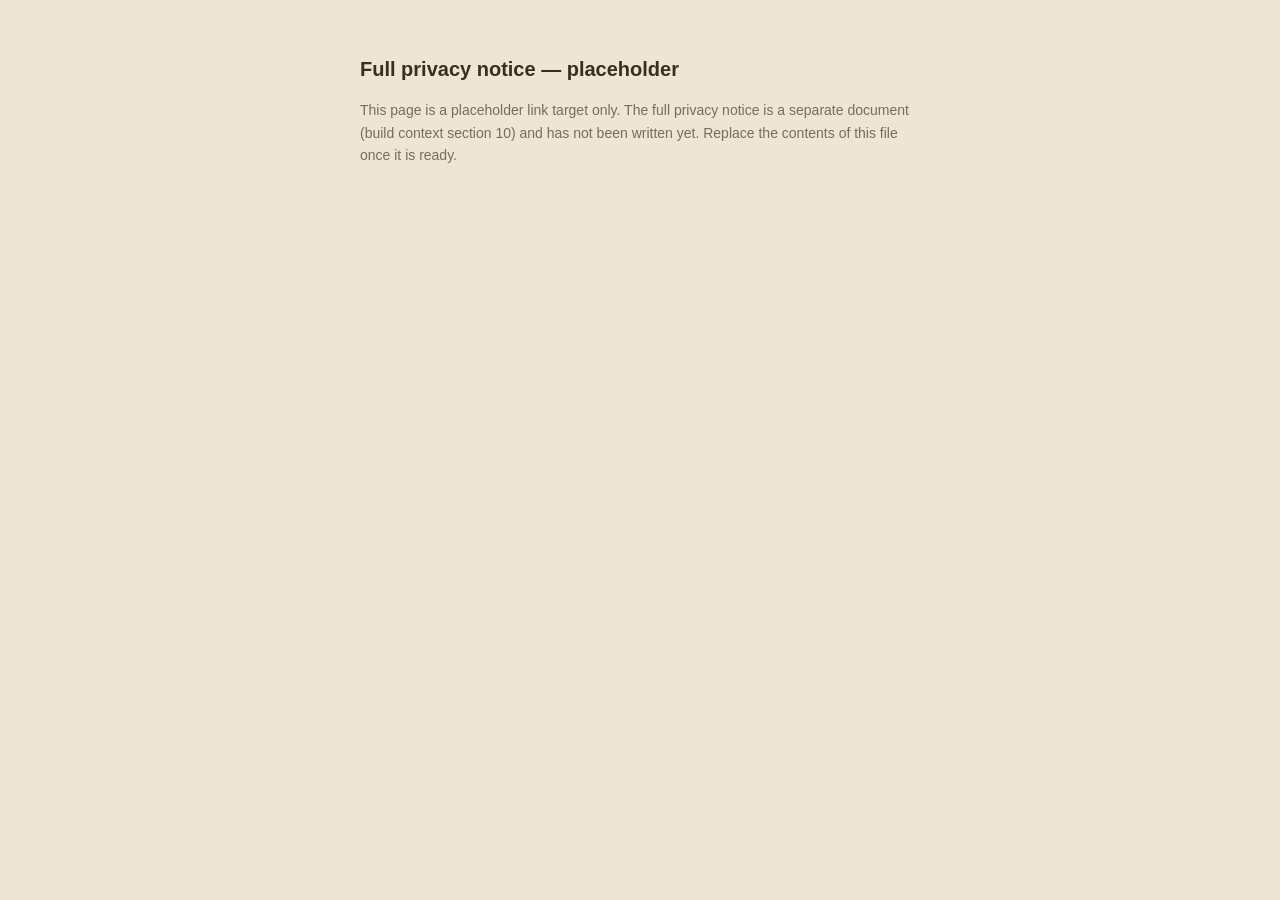
==== privacy-notice.html @ 0ae06be5 "Initial build: Quick Cross Cultural Self Evaluation Checkup Interactive web checkup for Chinese comp" ====
<!DOCTYPE html>
<html lang="en">
<head>
<meta charset="UTF-8">
<meta name="viewport" content="width=device-width, initial-scale=1.0">
<title>Privacy Notice — placeholder</title>
<style>
  body {
    margin: 0;
    padding: 40px 20px;
    background: #EDE6D4;
    color: #3A2E22;
    font-family: -apple-system, "Segoe UI", Roboto, sans-serif;
    line-height: 1.6;
  }
  .wrap { max-width: 560px; margin: 0 auto; }
  h1 { font-size: 20px; }
  p { font-size: 14px; color: #7A6C58; }
</style>
</head>
<body>
  <div class="wrap">
    <h1>Full privacy notice — placeholder</h1>
    <p>
      This page is a placeholder link target only. The full privacy notice
      is a separate document (build context section 10) and has not been
      written yet. Replace the contents of this file once it is ready.
    </p>
  </div>
</body>
</html>
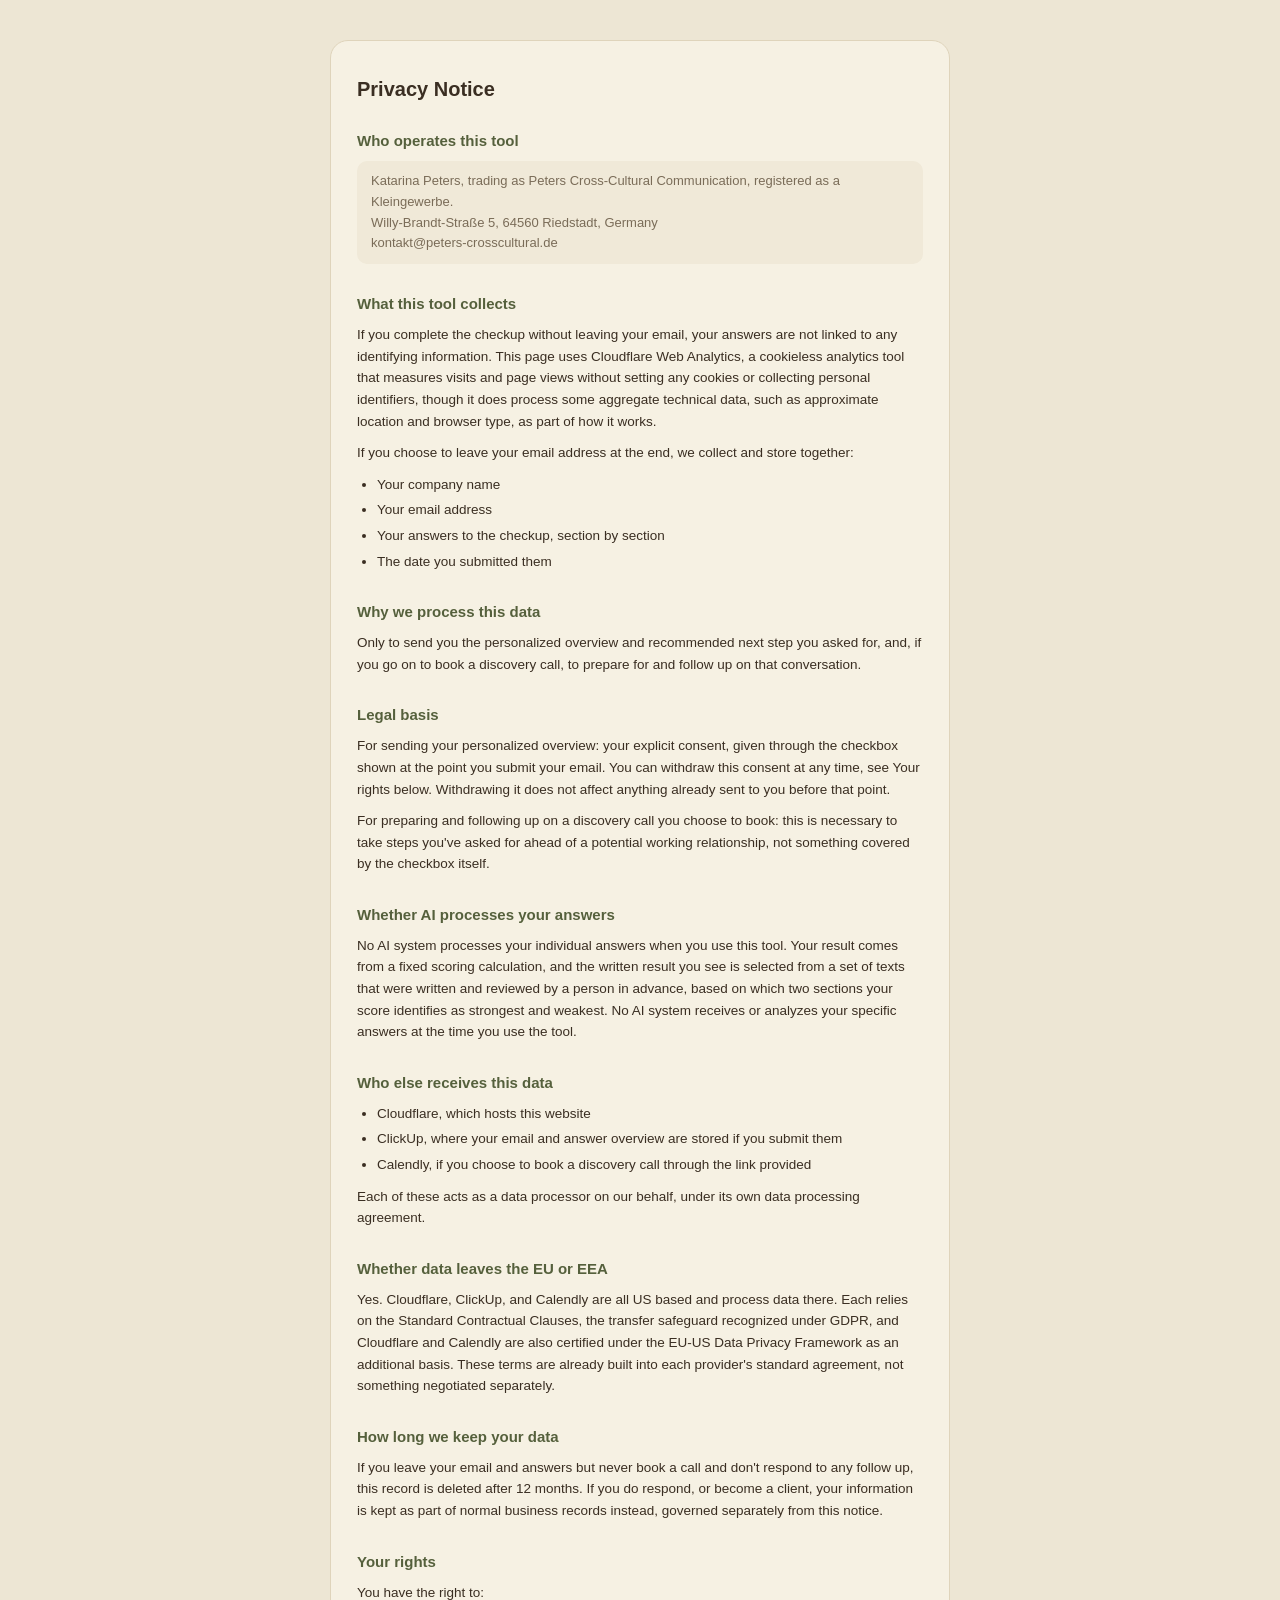
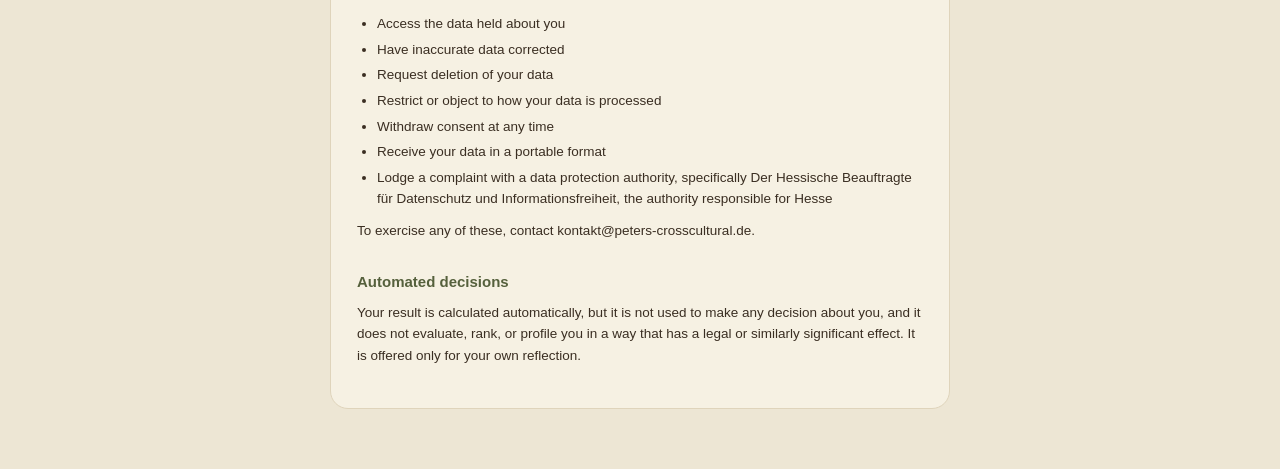
==== commit 746c3316: "Build the real bilingual privacy notice page privacy-notice.html: replaced the stub entirely with th" ====
--- a/privacy-notice.html
+++ b/privacy-notice.html
@@ -3,29 +3,209 @@
 <head>
 <meta charset="UTF-8">
 <meta name="viewport" content="width=device-width, initial-scale=1.0">
-<title>Privacy Notice — placeholder</title>
+<title>Privacy Notice — Peters Cross-Cultural Communication</title>
 <style>
+  :root {
+    --bg: #EDE6D4;
+    --panel: #F6F1E3;
+    --panel-alt: #F0E9D8;
+    --ink: #3A2E22;
+    --ink-muted: #7A6C58;
+    --olive-deep: #55603C;
+    --card-border: #DFD4BB;
+  }
+  * { box-sizing: border-box; }
   body {
     margin: 0;
-    padding: 40px 20px;
-    background: #EDE6D4;
-    color: #3A2E22;
+    padding: 40px 20px 60px 20px;
+    background: var(--bg);
+    color: var(--ink);
     font-family: -apple-system, "Segoe UI", Roboto, sans-serif;
     line-height: 1.6;
   }
-  .wrap { max-width: 560px; margin: 0 auto; }
-  h1 { font-size: 20px; }
-  p { font-size: 14px; color: #7A6C58; }
+  .wrap {
+    max-width: 620px;
+    margin: 0 auto;
+    background: var(--panel);
+    border: 1.5px solid var(--card-border);
+    border-radius: 18px;
+    padding: 32px 26px;
+  }
+  h1 {
+    font-size: 20px;
+    margin: 0 0 24px 0;
+  }
+  h2 {
+    font-size: 15px;
+    color: var(--olive-deep);
+    margin: 28px 0 8px 0;
+  }
+  h2:first-of-type { margin-top: 0; }
+  p {
+    font-size: 13.5px;
+    margin: 0 0 10px 0;
+  }
+  ul {
+    margin: 0 0 10px 0;
+    padding-left: 20px;
+    font-size: 13.5px;
+  }
+  li { margin-bottom: 4px; }
+  a { color: var(--olive-deep); }
+  .letterhead {
+    background: var(--panel-alt);
+    border-radius: 10px;
+    padding: 10px 14px;
+    font-size: 13px;
+    color: var(--ink-muted);
+    margin-bottom: 24px;
+  }
+  .letterhead p { margin: 0; font-size: inherit; color: inherit; }
 </style>
 </head>
 <body>
   <div class="wrap">
-    <h1>Full privacy notice — placeholder</h1>
-    <p>
-      This page is a placeholder link target only. The full privacy notice
-      is a separate document (build context section 10) and has not been
-      written yet. Replace the contents of this file once it is ready.
-    </p>
+
+    <!-- English version. Shown by default and whenever ?lang= is absent,
+         missing, or anything other than "zh" -- matches the app's own
+         base-language default (content.js: base language is English). -->
+    <article id="lang-en">
+      <h1>Privacy Notice</h1>
+
+      <h2>Who operates this tool</h2>
+      <div class="letterhead">
+        <p>Katarina Peters, trading as Peters Cross-Cultural Communication, registered as a Kleingewerbe.</p>
+        <p>Willy-Brandt-Straße 5, 64560 Riedstadt, Germany</p>
+        <p>kontakt@peters-crosscultural.de</p>
+      </div>
+
+      <h2>What this tool collects</h2>
+      <p>If you complete the checkup without leaving your email, your answers are not linked to any identifying information. This page uses Cloudflare Web Analytics, a cookieless analytics tool that measures visits and page views without setting any cookies or collecting personal identifiers, though it does process some aggregate technical data, such as approximate location and browser type, as part of how it works.</p>
+      <p>If you choose to leave your email address at the end, we collect and store together:</p>
+      <ul>
+        <li>Your company name</li>
+        <li>Your email address</li>
+        <li>Your answers to the checkup, section by section</li>
+        <li>The date you submitted them</li>
+      </ul>
+
+      <h2>Why we process this data</h2>
+      <p>Only to send you the personalized overview and recommended next step you asked for, and, if you go on to book a discovery call, to prepare for and follow up on that conversation.</p>
+
+      <h2>Legal basis</h2>
+      <p>For sending your personalized overview: your explicit consent, given through the checkbox shown at the point you submit your email. You can withdraw this consent at any time, see Your rights below. Withdrawing it does not affect anything already sent to you before that point.</p>
+      <p>For preparing and following up on a discovery call you choose to book: this is necessary to take steps you've asked for ahead of a potential working relationship, not something covered by the checkbox itself.</p>
+
+      <h2>Whether AI processes your answers</h2>
+      <p>No AI system processes your individual answers when you use this tool. Your result comes from a fixed scoring calculation, and the written result you see is selected from a set of texts that were written and reviewed by a person in advance, based on which two sections your score identifies as strongest and weakest. No AI system receives or analyzes your specific answers at the time you use the tool.</p>
+
+      <h2>Who else receives this data</h2>
+      <ul>
+        <li>Cloudflare, which hosts this website</li>
+        <li>ClickUp, where your email and answer overview are stored if you submit them</li>
+        <li>Calendly, if you choose to book a discovery call through the link provided</li>
+      </ul>
+      <p>Each of these acts as a data processor on our behalf, under its own data processing agreement.</p>
+
+      <h2>Whether data leaves the EU or EEA</h2>
+      <p>Yes. Cloudflare, ClickUp, and Calendly are all US based and process data there. Each relies on the Standard Contractual Clauses, the transfer safeguard recognized under GDPR, and Cloudflare and Calendly are also certified under the EU-US Data Privacy Framework as an additional basis. These terms are already built into each provider's standard agreement, not something negotiated separately.</p>
+
+      <h2>How long we keep your data</h2>
+      <p>If you leave your email and answers but never book a call and don't respond to any follow up, this record is deleted after 12 months. If you do respond, or become a client, your information is kept as part of normal business records instead, governed separately from this notice.</p>
+
+      <h2>Your rights</h2>
+      <p>You have the right to:</p>
+      <ul>
+        <li>Access the data held about you</li>
+        <li>Have inaccurate data corrected</li>
+        <li>Request deletion of your data</li>
+        <li>Restrict or object to how your data is processed</li>
+        <li>Withdraw consent at any time</li>
+        <li>Receive your data in a portable format</li>
+        <li>Lodge a complaint with a data protection authority, specifically Der Hessische Beauftragte für Datenschutz und Informationsfreiheit, the authority responsible for Hesse</li>
+      </ul>
+      <p>To exercise any of these, contact kontakt@peters-crosscultural.de.</p>
+
+      <h2>Automated decisions</h2>
+      <p>Your result is calculated automatically, but it is not used to make any decision about you, and it does not evaluate, rank, or profile you in a way that has a legal or similarly significant effect. It is offered only for your own reflection.</p>
+    </article>
+
+    <!-- Chinese version. Shown only when ?lang=zh. -->
+    <article id="lang-zh" hidden>
+      <h1>隐私声明</h1>
+
+      <h2>本工具的运营方</h2>
+      <div class="letterhead">
+        <p>Katarina Peters，以 Peters Cross-Cultural Communication 名义经营，注册为小型个体经营者（Kleingewerbe）。</p>
+        <p>地址：Willy-Brandt-Straße 5, 64560 Riedstadt, Germany</p>
+        <p>邮箱：kontakt@peters-crosscultural.de</p>
+      </div>
+
+      <h2>本工具收集哪些信息</h2>
+      <p>如果你完成自测但没有留下邮箱，你的回答不会与任何可识别身份的信息相关联。本页面使用 Cloudflare Web Analytics，一种不设置任何 cookie、不收集个人身份信息的匿名分析工具，用于统计访问量和页面浏览情况，但它确实会处理一些汇总性的技术数据，例如大致地理位置和浏览器类型。</p>
+      <p>如果你选择在最后留下你的邮箱地址，我们会一并收集并保存以下信息：</p>
+      <ul>
+        <li>你的公司名称</li>
+        <li>你的邮箱地址</li>
+        <li>你在自测中给出的回答，按部分记录</li>
+        <li>你提交的日期</li>
+      </ul>
+
+      <h2>我们为何处理这些数据</h2>
+      <p>仅用于向你发送你所请求的专属分析结果和后续建议，如果你之后选择预约一次咨询电话，也会用于准备和跟进那次谈话。</p>
+
+      <h2>法律依据</h2>
+      <p>关于发送你的专属分析结果：基于你在提交邮箱时通过勾选框给予的明确同意。你可以随时撤回此同意，详见下方"你的权利"部分。撤回同意不会影响在此之前已经发送给你的内容。</p>
+      <p>关于准备和跟进你选择预约的咨询电话：这是为了处理你主动请求的、在潜在合作关系建立之前所需采取的步骤，并非由该勾选框所涵盖。</p>
+
+      <h2>AI 是否会处理你的回答</h2>
+      <p>当你使用本工具时，没有任何 AI 系统会处理你个人的具体回答。你的结果来自一套固定的评分计算，而你看到的文字结果，是根据你的得分所显示出的最强项和最弱项，从一套预先由人工撰写并审核过的文本中选取的。在你使用本工具期间，没有任何 AI 系统会接收或分析你的具体回答。</p>
+
+      <h2>还有哪些人会接收到这些数据</h2>
+      <ul>
+        <li>Cloudflare，负责托管本网站</li>
+        <li>ClickUp，如果你提交了信息，你的邮箱和回答概览会存储在这里</li>
+        <li>Calendly，如果你选择通过所提供的链接预约咨询电话</li>
+      </ul>
+      <p>以上每一方都作为我们的数据处理者，依据各自的数据处理协议进行操作。</p>
+
+      <h2>数据是否会离开欧盟或欧洲经济区</h2>
+      <p>是的。Cloudflare、ClickUp 和 Calendly 均为美国公司，在美国处理数据。它们均依据标准合同条款（SCCs）这一在 GDPR 下被认可的数据传输保障机制，其中 Cloudflare 和 Calendly 还额外通过了欧盟—美国数据隐私框架（EU-US Data Privacy Framework）的认证。这些条款已经被纳入各服务商自己的标准协议之中，并非由我们单独协商。</p>
+
+      <h2>我们保留数据的时间</h2>
+      <p>如果你留下了邮箱和回答，但从未预约咨询电话，也没有回复任何后续联系，这条记录会在 12 个月后被删除。如果你回复了，或者成为了客户，你的信息则会作为常规业务记录的一部分保留，其处理方式独立于本声明之外。</p>
+
+      <h2>你的权利</h2>
+      <p>你有权：</p>
+      <ul>
+        <li>查阅我们持有的关于你的数据</li>
+        <li>更正不准确的数据</li>
+        <li>请求删除你的数据</li>
+        <li>限制或反对我们处理你的数据</li>
+        <li>随时撤回同意</li>
+        <li>以可携带的格式接收你的数据</li>
+        <li>向数据保护主管机关投诉，具体为黑森州数据保护和信息自由专员（Der Hessische Beauftragte für Datenschutz und Informationsfreiheit），负责黑森州地区</li>
+      </ul>
+      <p>如需行使以上任何权利，请联系 kontakt@peters-crosscultural.de。</p>
+
+      <h2>自动化决策</h2>
+      <p>你的结果是自动计算得出的，但它不会被用来对你做出任何决定，也不会以具有法律效力或类似重大影响的方式对你进行评估、排名或画像。它仅供你自我参考之用。</p>
+    </article>
+
   </div>
+
+  <script>
+    // Reads the same `lang` toggle state the main tool carries over via
+    // this page's URL (see app.js buildPrivacyBanner()) and shows the
+    // matching version. Defaults to English -- the tool's own base
+    // language -- for a missing or unrecognized value.
+    (function () {
+      var lang = new URLSearchParams(window.location.search).get("lang");
+      var isZh = lang === "zh";
+      document.getElementById("lang-en").hidden = isZh;
+      document.getElementById("lang-zh").hidden = !isZh;
+      document.documentElement.lang = isZh ? "zh" : "en";
+    })();
+  </script>
 </body>
 </html>
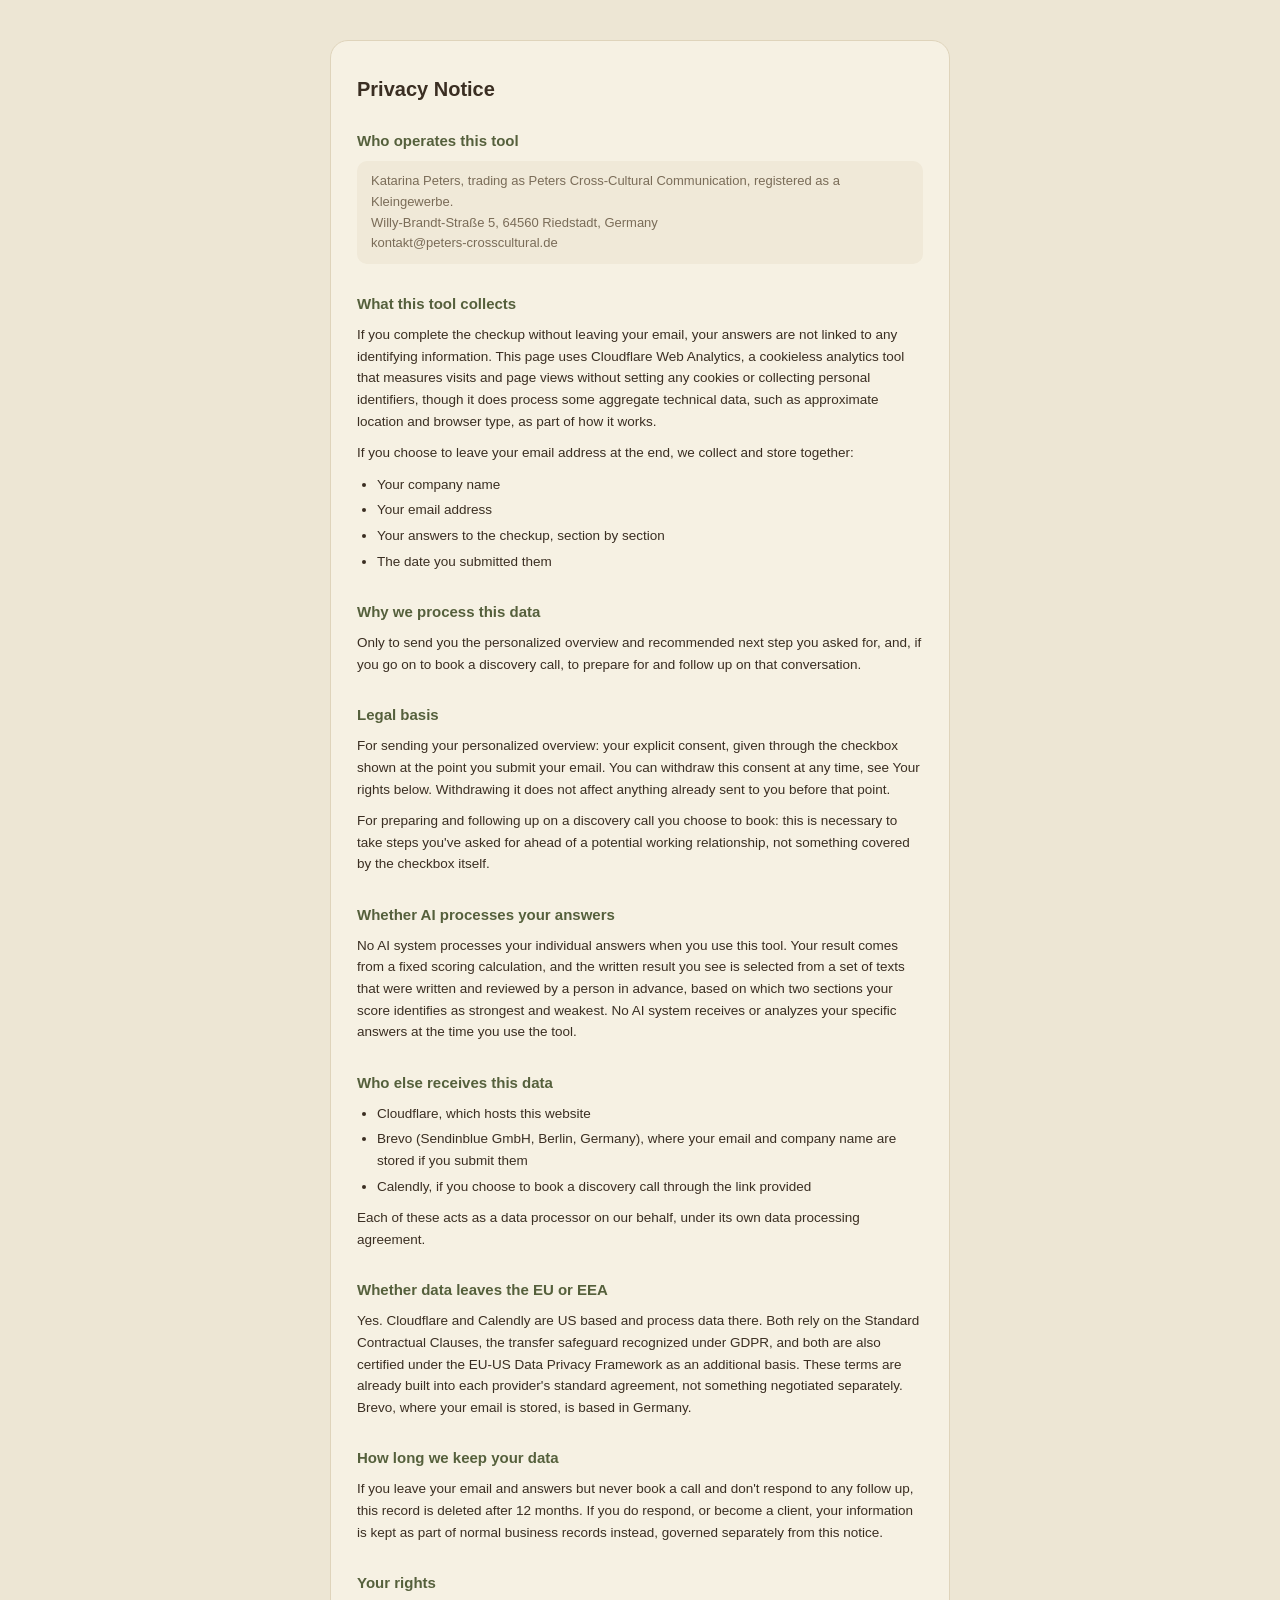
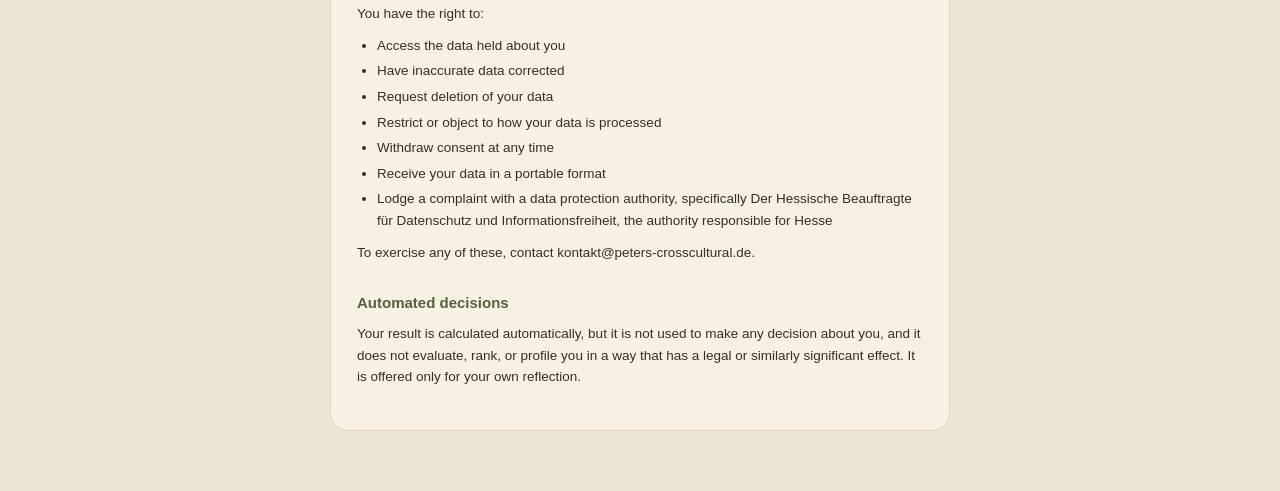
==== commit 1570528e: "Sign-ups go to Brevo instead of ClickUp: Worker and privacy notice Co-Authored-By: Claude Opus 5.5 <" ====
--- a/privacy-notice.html
+++ b/privacy-notice.html
@@ -102,13 +102,13 @@
       <h2>Who else receives this data</h2>
       <ul>
         <li>Cloudflare, which hosts this website</li>
-        <li>ClickUp, where your email and answer overview are stored if you submit them</li>
+        <li>Brevo (Sendinblue GmbH, Berlin, Germany), where your email and company name are stored if you submit them</li>
         <li>Calendly, if you choose to book a discovery call through the link provided</li>
       </ul>
       <p>Each of these acts as a data processor on our behalf, under its own data processing agreement.</p>
 
       <h2>Whether data leaves the EU or EEA</h2>
-      <p>Yes. Cloudflare, ClickUp, and Calendly are all US based and process data there. Each relies on the Standard Contractual Clauses, the transfer safeguard recognized under GDPR, and Cloudflare and Calendly are also certified under the EU-US Data Privacy Framework as an additional basis. These terms are already built into each provider's standard agreement, not something negotiated separately.</p>
+      <p>Yes. Cloudflare and Calendly are US based and process data there. Both rely on the Standard Contractual Clauses, the transfer safeguard recognized under GDPR, and both are also certified under the EU-US Data Privacy Framework as an additional basis. These terms are already built into each provider's standard agreement, not something negotiated separately. Brevo, where your email is stored, is based in Germany.</p>
 
       <h2>How long we keep your data</h2>
       <p>If you leave your email and answers but never book a call and don't respond to any follow up, this record is deleted after 12 months. If you do respond, or become a client, your information is kept as part of normal business records instead, governed separately from this notice.</p>
@@ -164,13 +164,13 @@
       <h2>还有哪些人会接收到这些数据</h2>
       <ul>
         <li>Cloudflare，负责托管本网站</li>
-        <li>ClickUp，如果你提交了信息，你的邮箱和回答概览会存储在这里</li>
+        <li>Brevo（Sendinblue GmbH，德国柏林），如果你提交了信息，你的邮箱和公司名称会存储在这里</li>
         <li>Calendly，如果你选择通过所提供的链接预约咨询电话</li>
       </ul>
       <p>以上每一方都作为我们的数据处理者，依据各自的数据处理协议进行操作。</p>
 
       <h2>数据是否会离开欧盟或欧洲经济区</h2>
-      <p>是的。Cloudflare、ClickUp 和 Calendly 均为美国公司，在美国处理数据。它们均依据标准合同条款（SCCs）这一在 GDPR 下被认可的数据传输保障机制，其中 Cloudflare 和 Calendly 还额外通过了欧盟—美国数据隐私框架（EU-US Data Privacy Framework）的认证。这些条款已经被纳入各服务商自己的标准协议之中，并非由我们单独协商。</p>
+      <p>是的。Cloudflare 和 Calendly 为美国公司，在美国处理数据。它们均依据标准合同条款（SCCs）这一在 GDPR 下被认可的数据传输保障机制，并且还额外通过了欧盟—美国数据隐私框架（EU-US Data Privacy Framework）的认证。存储你邮箱的 Brevo 位于德国。这些条款已经被纳入各服务商自己的标准协议之中，并非由我们单独协商。</p>
 
       <h2>我们保留数据的时间</h2>
       <p>如果你留下了邮箱和回答，但从未预约咨询电话，也没有回复任何后续联系，这条记录会在 12 个月后被删除。如果你回复了，或者成为了客户，你的信息则会作为常规业务记录的一部分保留，其处理方式独立于本声明之外。</p>
